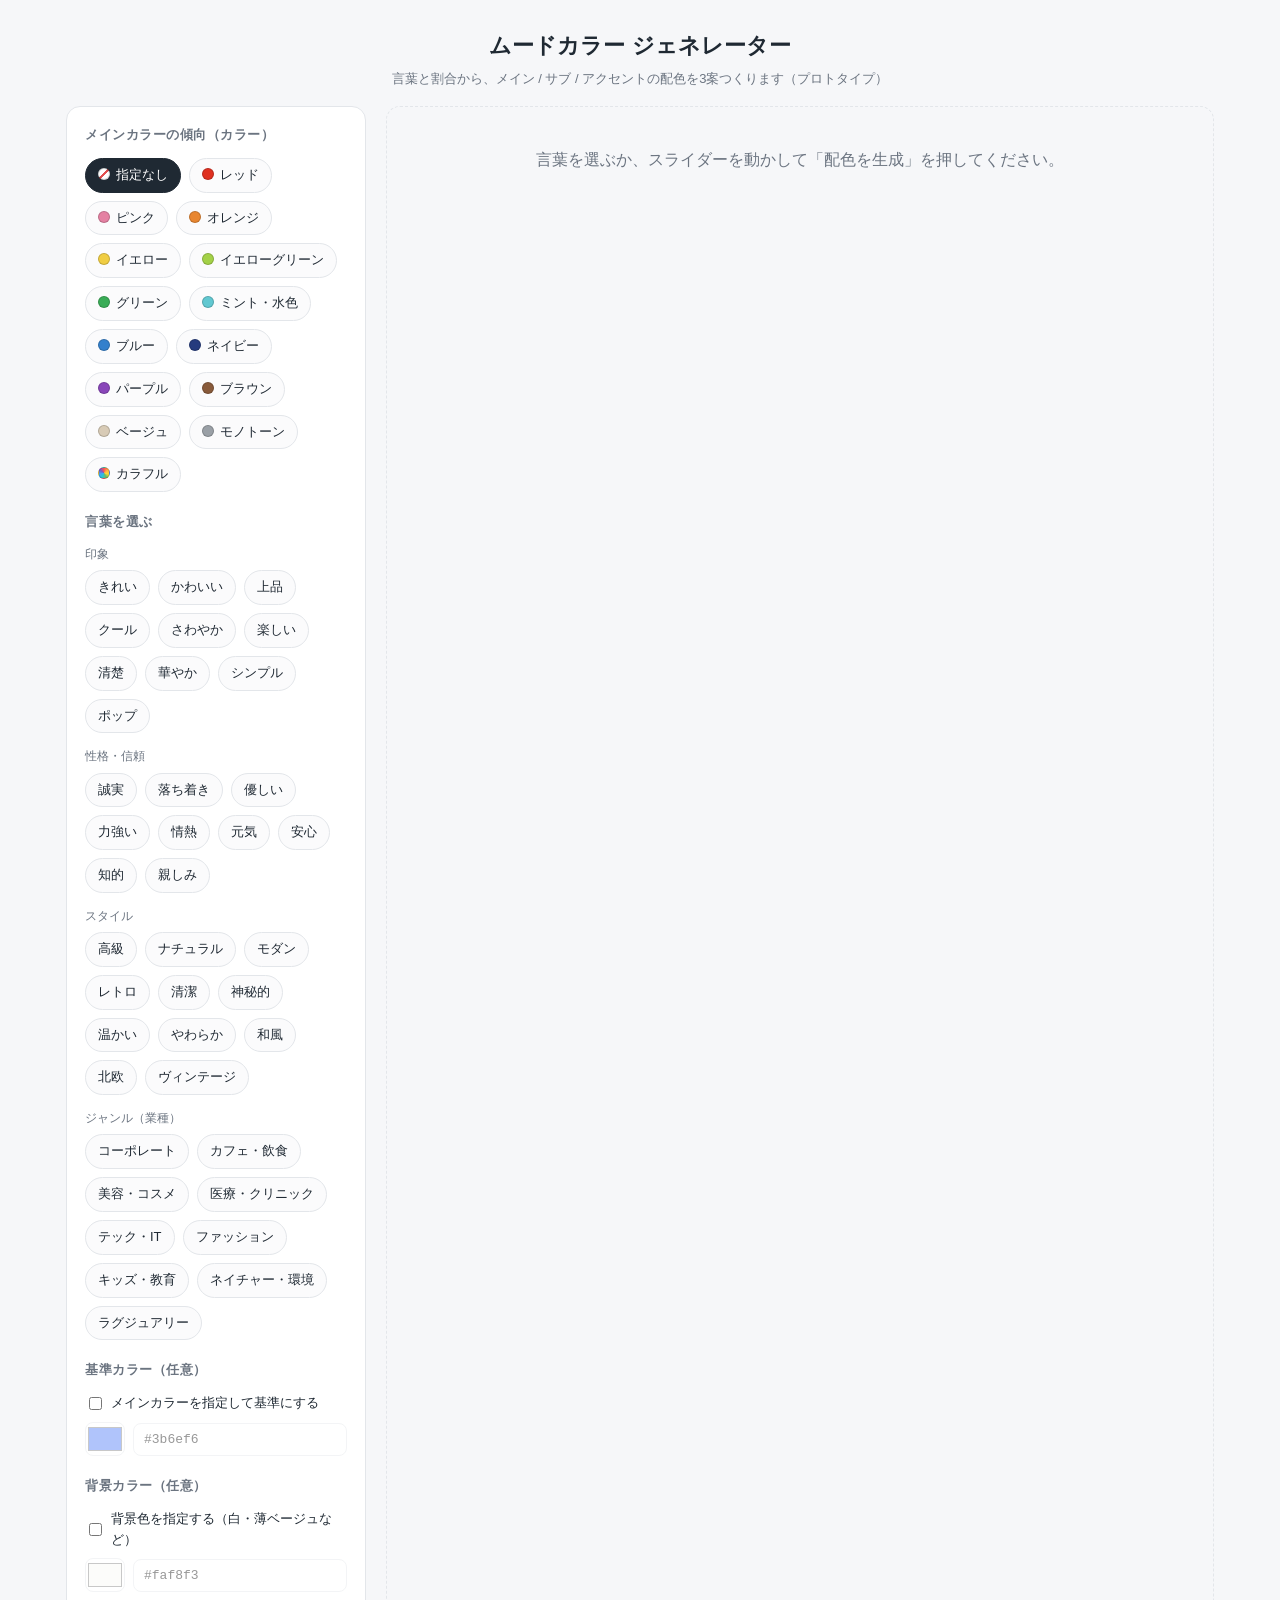
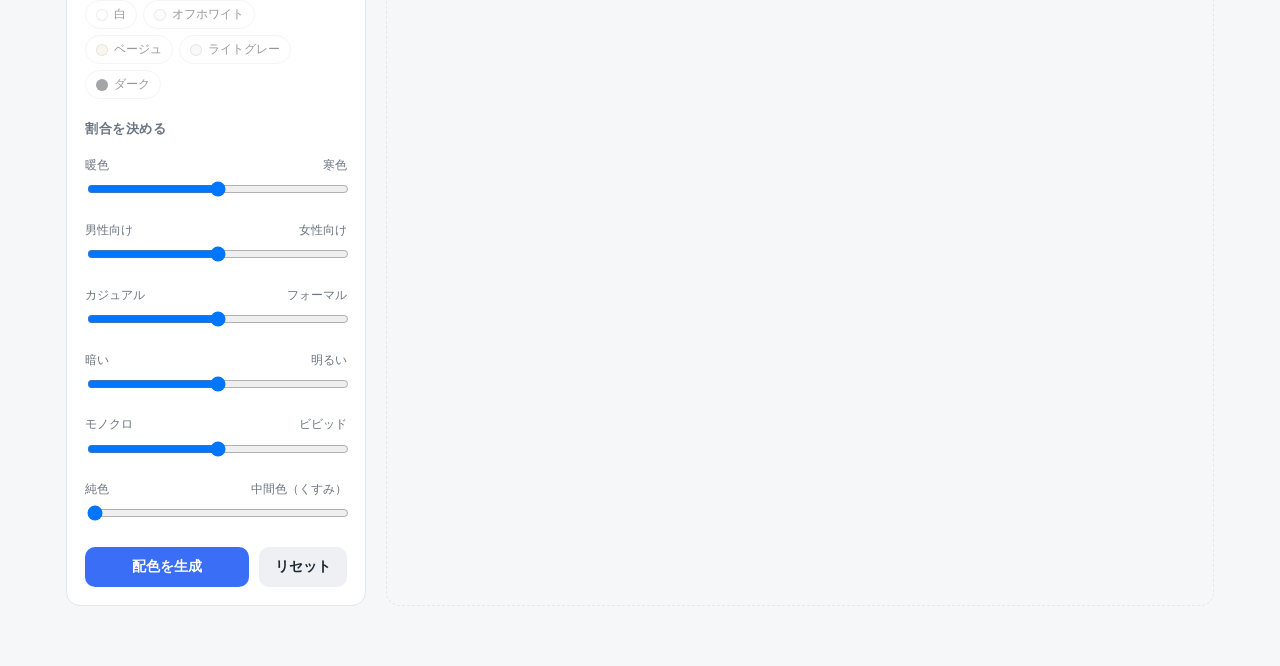
==== palette/index.html @ 060a44a2 "変更が出たファイルを追加" ====
<!DOCTYPE html>
<html lang="ja">
<head>
<meta charset="UTF-8">
<meta name="viewport" content="width=device-width, initial-scale=1.0">
<title>ムードカラー ジェネレーター（プロトタイプ）</title>
<style>
  :root {
    --bg: #f6f7f9;
    --card: #ffffff;
    --line: #e3e6ea;
    --ink: #1f2933;
    --muted: #6b7480;
    --accent: #3b6ef6;
  }
  * { box-sizing: border-box; }
  body {
    margin: 0;
    font-family: -apple-system, "Hiragino Kaku Gothic ProN", "Yu Gothic", Meiryo, sans-serif;
    background: var(--bg);
    color: var(--ink);
    line-height: 1.6;
  }
  header {
    padding: 28px 20px 16px;
    text-align: center;
  }
  header h1 { margin: 0 0 6px; font-size: 22px; }
  header p { margin: 0; color: var(--muted); font-size: 13px; }
  .wrap {
    max-width: 1180px;
    margin: 0 auto;
    padding: 0 16px 60px;
    display: grid;
    grid-template-columns: 300px minmax(0, 1fr);
    gap: 20px;
  }
  @media (max-width: 860px) {
    .wrap { grid-template-columns: minmax(0, 1fr); }
  }
  .panel {
    background: var(--card);
    border: 1px solid var(--line);
    border-radius: 14px;
    padding: 18px;
  }
  .panel h2 {
    font-size: 13px;
    letter-spacing: .04em;
    color: var(--muted);
    margin: 0 0 12px;
    text-transform: uppercase;
  }
  .kw-group { margin-bottom: 14px; }
  .kw-group > span {
    display: block;
    font-size: 12px;
    color: var(--muted);
    margin-bottom: 6px;
  }
  .chips { display: flex; flex-wrap: wrap; gap: 8px; }
  .chip {
    position: relative;
    cursor: pointer;
    user-select: none;
  }
  .chip input { position: absolute; opacity: 0; pointer-events: none; }
  .chip span {
    display: inline-block;
    padding: 6px 12px;
    border: 1px solid var(--line);
    border-radius: 999px;
    font-size: 13px;
    background: #fbfbfc;
    transition: .15s;
  }
  .chip input:checked + span {
    background: var(--ink);
    color: #fff;
    border-color: var(--ink);
  }
  .chip.color i {
    display: inline-block;
    width: 12px; height: 12px;
    border-radius: 50%;
    margin-right: 6px;
    vertical-align: -1px;
    border: 1px solid rgba(0,0,0,.18);
  }
  .chip.color i.none {
    background: #fff;
    background-image: linear-gradient(135deg, transparent 44%, #e35050 44%, #e35050 56%, transparent 56%);
  }
  .slider { margin: 16px 0; }
  .slider label {
    display: flex;
    justify-content: space-between;
    font-size: 12px;
    color: var(--muted);
    margin-bottom: 4px;
  }
  .slider input[type=range] { width: 100%; }
  .btn-row { display: flex; gap: 10px; margin-top: 18px; }
  button {
    flex: 1;
    padding: 11px;
    border: 0;
    border-radius: 10px;
    font-size: 14px;
    font-weight: 600;
    cursor: pointer;
  }
  #gen { background: var(--accent); color: #fff; }
  #reset { background: #eef0f3; color: var(--ink); flex: 0 0 auto; padding: 11px 16px; }

  .basecolor { display: flex; align-items: center; gap: 8px; flex-wrap: wrap; }
  .basecolor .toggle { flex-basis: 100%; font-size: 13px; display: flex; align-items: center; gap: 6px; cursor: pointer; }
  .basecolor input[type=color] {
    width: 40px; height: 34px; padding: 0; border: 1px solid var(--line);
    border-radius: 8px; background: none; cursor: pointer;
  }
  .basecolor input[type=text] {
    flex: 1; min-width: 110px; padding: 8px 10px; border: 1px solid var(--line);
    border-radius: 8px; font-family: ui-monospace, Menlo, monospace; font-size: 13px;
  }
  .basecolor.off input[type=color],
  .basecolor.off input[type=text] { opacity: .4; pointer-events: none; }
  .basecolor .presets { flex-basis: 100%; display: flex; gap: 6px; flex-wrap: wrap; }
  .basecolor .presets button {
    flex: 0 0 auto; padding: 5px 10px; font-size: 12px; font-weight: 500;
    border: 1px solid var(--line); border-radius: 999px; background: #fff;
    cursor: pointer; display: flex; align-items: center; gap: 6px;
  }
  .basecolor .presets button i {
    width: 12px; height: 12px; border-radius: 50%;
    border: 1px solid rgba(0,0,0,.18); display: inline-block;
  }
  .basecolor.off .presets { opacity: .4; pointer-events: none; }

  .patterns { display: grid; gap: 16px; }
  .pattern {
    background: var(--card);
    border: 1px solid var(--line);
    border-radius: 14px;
    overflow: hidden;
  }
  .pattern-head {
    display: flex;
    justify-content: space-between;
    align-items: center;
    padding: 12px 16px;
    border-bottom: 1px solid var(--line);
  }
  .pattern-head b { font-size: 14px; }
  .pattern-head small { color: var(--muted); font-size: 12px; }
  .swatches { display: grid; grid-template-columns: repeat(4, minmax(0, 1fr)); }
  .sw {
    aspect-ratio: 3 / 2;
    min-width: 0;
    overflow: hidden;
    display: flex;
    flex-direction: column;
    justify-content: flex-end;
    padding: 10px;
    cursor: pointer;
    position: relative;
  }
  .sw .role {
    font-size: 11px;
    opacity: .85;
    font-weight: 600;
  }
  .sw .hex {
    font-size: 12px;
    font-family: ui-monospace, Menlo, monospace;
    letter-spacing: 0;
  }
  .sw .copied {
    position: absolute; top: 8px; right: 10px;
    font-size: 11px; background: rgba(0,0,0,.35); color:#fff;
    padding: 2px 7px; border-radius: 6px; opacity: 0; transition:.2s;
  }
  .sw.show-copied .copied { opacity: 1; }
  .preview {
    display: flex;
    align-items: center;
    justify-content: space-between;
    gap: 12px;
    padding: 16px 18px;
    border-top: 1px solid var(--line);
  }
  .preview .pv-text { display: flex; flex-direction: column; gap: 2px; min-width: 0; }
  .preview .pv-text b { font-size: 15px; }
  .preview .pv-text small { font-size: 11px; }
  .preview .pv-btn {
    flex: 0 0 auto;
    padding: 8px 16px;
    border-radius: 8px;
    font-size: 13px;
    font-weight: 600;
  }
  .empty {
    color: var(--muted);
    text-align: center;
    padding: 40px 20px;
    border: 1px dashed var(--line);
    border-radius: 14px;
  }
</style>
</head>
<body>
<header>
  <h1>ムードカラー ジェネレーター</h1>
  <p>言葉と割合から、メイン / サブ / アクセントの配色を3案つくります（プロトタイプ）</p>
</header>

<div class="wrap">
  <!-- 入力パネル -->
  <div class="panel">
    <h2>メインカラーの傾向（カラー）</h2>
    <div id="colorfam" class="chips"></div>

    <h2 style="margin-top:20px">言葉を選ぶ</h2>
    <div id="keywords"></div>

    <h2 style="margin-top:20px">基準カラー（任意）</h2>
    <div class="basecolor off" id="basecolor">
      <label class="toggle"><input type="checkbox" id="useBase"> メインカラーを指定して基準にする</label>
      <input type="color" id="basePick" value="#3b6ef6">
      <input type="text" id="baseHex" value="#3b6ef6" spellcheck="false">
    </div>

    <h2 style="margin-top:20px">背景カラー（任意）</h2>
    <div class="basecolor off" id="bgcolor">
      <label class="toggle"><input type="checkbox" id="useBg"> 背景色を指定する（白・薄ベージュなど）</label>
      <input type="color" id="bgPick" value="#faf8f3">
      <input type="text" id="bgHex" value="#faf8f3" spellcheck="false">
      <div class="presets" id="bgPresets"></div>
    </div>

    <h2 style="margin-top:20px">割合を決める</h2>
    <div class="slider">
      <label><span>暖色</span><span>寒色</span></label>
      <input type="range" id="warm" min="-100" max="100" value="0">
    </div>
    <div class="slider">
      <label><span>男性向け</span><span>女性向け</span></label>
      <input type="range" id="gender" min="-100" max="100" value="0">
    </div>
    <div class="slider">
      <label><span>カジュアル</span><span>フォーマル</span></label>
      <input type="range" id="formal" min="-100" max="100" value="0">
    </div>
    <div class="slider">
      <label><span>暗い</span><span>明るい</span></label>
      <input type="range" id="light" min="-100" max="100" value="0">
    </div>
    <div class="slider">
      <label><span>モノクロ</span><span>ビビッド</span></label>
      <input type="range" id="vivid" min="-100" max="100" value="0">
    </div>
    <div class="slider">
      <label><span>純色</span><span>中間色（くすみ）</span></label>
      <input type="range" id="muted" min="0" max="100" value="0">
    </div>

    <div class="btn-row">
      <button id="gen">配色を生成</button>
      <button id="reset">リセット</button>
    </div>
  </div>

  <!-- 出力パネル -->
  <div id="output" class="patterns">
    <div class="empty">言葉を選ぶか、スライダーを動かして「配色を生成」を押してください。</div>
  </div>
</div>

<script>
/* ===== キーワード辞書 =====================================================
   各語に、色相(h)・彩度(s 0-1)・明度(l 0-1)の傾向と、
   3軸(warm: 暖-寒, gender: 男-女, formal: カジュアル-フォーマル)の寄与を持たせる。
   軸は -1(左) 〜 +1(右)。ここが「言葉→色」の心臓部で、ここを育てていく。 */
const KEYWORDS = {
  '印象': {
    'きれい':   { h: 200, s: .50, l: .66, warm: -.3, gender: +.2, formal: +.3 },
    'かわいい': { h: 340, s: .70, l: .76, warm: +.4, gender: +.9, formal: -.6 },
    '上品':     { h: 300, s: .30, l: .60, warm:  0,  gender: +.4, formal: +.7 },
    'クール':   { h: 205, s: .58, l: .42, warm: -.7, gender: -.4, formal: +.4 },
    'さわやか': { h: 165, s: .58, l: .64, warm: -.3, gender: +.1, formal: -.1 },
    '楽しい':   { h:  48, s: .85, l: .64, warm: +.5, gender: +.2, formal: -.8 },
    '清楚':     { h: 190, s: .28, l: .80, warm: -.2, gender: +.4, formal: +.3 },
    '華やか':   { h: 330, s: .72, l: .62, warm: +.3, gender: +.6, formal: -.1 },
    'シンプル': { h: 210, s: .10, l: .72, warm: -.1, gender:  0,  formal: +.5 },
    'ポップ':   { h:  55, s: .90, l: .66, warm: +.5, gender: +.2, formal: -.9 },
  },
  '性格・信頼': {
    '誠実':     { h: 220, s: .52, l: .46, warm: -.5, gender: -.3, formal: +.6 },
    '落ち着き': { h: 210, s: .30, l: .46, warm: -.4, gender:  0,  formal: +.5 },
    '優しい':   { h:  22, s: .45, l: .78, warm: +.5, gender: +.6, formal: -.2 },
    '力強い':   { h:   2, s: .68, l: .36, warm: +.4, gender: -.7, formal: +.3 },
    '情熱':     { h:   5, s: .88, l: .50, warm: +.9, gender: -.1, formal: -.2 },
    '元気':     { h:  35, s: .85, l: .60, warm: +.9, gender:  0,  formal: -.7 },
    '安心':     { h: 145, s: .40, l: .62, warm:  0,  gender: +.2, formal: +.2 },
    '知的':     { h: 230, s: .35, l: .42, warm: -.5, gender: -.2, formal: +.7 },
    '親しみ':   { h:  40, s: .65, l: .66, warm: +.7, gender: +.2, formal: -.5 },
  },
  'スタイル': {
    '高級':     { h: 275, s: .35, l: .26, warm: -.1, gender: -.2, formal: +.9 },
    'ナチュラル':{ h:  90, s: .40, l: .55, warm: +.1, gender: +.1, formal: -.2 },
    'モダン':   { h: 185, s: .24, l: .45, warm: -.2, gender: -.2, formal: +.6 },
    'レトロ':   { h:  30, s: .55, l: .50, warm: +.6, gender:  0,  formal:  0 },
    '清潔':     { h: 195, s: .34, l: .80, warm: -.4, gender:  0,  formal: +.3 },
    '神秘的':   { h: 270, s: .50, l: .32, warm: -.2, gender: +.2, formal: +.5 },
    '温かい':   { h:  25, s: .65, l: .62, warm: +.9, gender: +.2, formal: -.3 },
    'やわらか': { h:  45, s: .40, l: .82, warm: +.3, gender: +.5, formal: -.4 },
    '和風':     { h:   8, s: .32, l: .38, warm: +.4, gender: -.1, formal: +.5 },
    '北欧':     { h:  40, s: .20, l: .72, warm: +.1, gender: +.2, formal: +.2 },
    'ヴィンテージ':{ h: 28, s: .45, l: .44, warm: +.5, gender: -.1, formal: +.2 },
  },
  // muuuuu.org のカテゴリー検索を参考にした「業種・ジャンル」。
  // 各業種で実際に多い配色の傾向を種として持たせる（今後の拡張ポイント）。
  'ジャンル（業種）': {
    'コーポレート':     { h: 215, s: .55, l: .42, warm: -.5, gender: -.2, formal: +.8 },
    'カフェ・飲食':     { h:  25, s: .50, l: .48, warm: +.7, gender: +.1, formal: -.1 },
    '美容・コスメ':     { h: 345, s: .35, l: .74, warm: +.3, gender: +.8, formal: +.2 },
    '医療・クリニック': { h: 190, s: .45, l: .60, warm: -.4, gender:  0,  formal: +.4 },
    'テック・IT':       { h: 250, s: .55, l: .46, warm: -.3, gender: -.2, formal: +.5 },
    'ファッション':     { h: 280, s: .08, l: .24, warm: -.1, gender: +.1, formal: +.7 },
    'キッズ・教育':     { h:  45, s: .82, l: .66, warm: +.6, gender: +.3, formal: -.8 },
    'ネイチャー・環境': { h: 130, s: .45, l: .48, warm:  0,  gender: +.1, formal:  0 },
    'ラグジュアリー':   { h:  45, s: .55, l: .30, warm: +.3, gender:  0,  formal: +.9 },
  },
};

/* ===== カラー（メインの色系統） =========================================
   muuuuu.org の「カラー」カテゴリ相当。選ぶとメインの色相を固定寄りにする。
   mono=無彩色寄り / colorful=生成のたびに色相が変わる。 */
const COLORS = [
  { key: 'red',      name: 'レッド',           h:   5, s: .75, l: .50 },
  { key: 'pink',     name: 'ピンク',           h: 340, s: .65, l: .70 },
  { key: 'orange',   name: 'オレンジ',         h:  28, s: .80, l: .55 },
  { key: 'yellow',   name: 'イエロー',         h:  48, s: .85, l: .60 },
  { key: 'ygreen',   name: 'イエローグリーン', h:  80, s: .60, l: .55 },
  { key: 'green',    name: 'グリーン',         h: 135, s: .50, l: .45 },
  { key: 'teal',     name: 'ミント・水色',     h: 185, s: .55, l: .60 },
  { key: 'blue',     name: 'ブルー',           h: 210, s: .60, l: .50 },
  { key: 'navy',     name: 'ネイビー',         h: 225, s: .55, l: .32 },
  { key: 'purple',   name: 'パープル',         h: 275, s: .45, l: .50 },
  { key: 'brown',    name: 'ブラウン',         h:  25, s: .40, l: .38 },
  { key: 'beige',    name: 'ベージュ',         h:  38, s: .30, l: .78 },
  { key: 'mono',     name: 'モノトーン',       h: 220, s: .00, l: .50, mono: true },
  { key: 'colorful', name: 'カラフル',         h:   0, s: .70, l: .55, colorful: true },
];

/* ===== ユーティリティ ==================================================== */
const clamp = (v, lo, hi) => Math.max(lo, Math.min(hi, v));
const wrap  = (h) => ((h % 360) + 360) % 360;

// シード付き乱数（同じシードなら同じ結果 → 「別案」を再現・共有できる素地）
function mulberry32(a) {
  return function () {
    a |= 0; a = a + 0x6D2B79F5 | 0;
    let t = Math.imul(a ^ a >>> 15, 1 | a);
    t = t + Math.imul(t ^ t >>> 7, 61 | t) ^ t;
    return ((t ^ t >>> 14) >>> 0) / 4294967296;
  };
}
// -amt 〜 +amt の微ゆらぎ（色相・彩度・明度に「案ごとの揺れ」を与える）
const jit = (rng, amt) => (rng() * 2 - 1) * amt;

/* ===== 配色スキームのプール ==============================================
   ボタンを押すたびに、この中から3つを選び直して「別案」を作る。
   各スキームは基準HSL(H,S,L)と乱数rngから main/sub/accent を返す。 */
const SCHEMES = [
  { name: '補色ベース', note: 'アクセント = メインの補色(+180°付近)',
    make: (H, S, L, rng) => ({
      main:   [H, S, L],
      sub:    [wrap(H + jit(rng, 10)), S * 0.45, clamp(L + 0.20, 0, 0.92)],
      accent: [wrap(H + 180 + jit(rng, 12)), clamp(S + 0.15, 0, 0.95), clamp(L + jit(rng, 0.04), 0.2, 0.9)],
    }) },
  { name: '類似色ベース', note: 'サブは近い色相、アクセントは反対寄り(+165°)',
    make: (H, S, L, rng) => ({
      main:   [H, S, L],
      sub:    [wrap(H - 30 + jit(rng, 8)), S * 0.8, clamp(L + 0.12, 0, 0.90)],
      accent: [wrap(H + 165 + jit(rng, 12)), clamp(S + 0.12, 0, 0.95), clamp(L - 0.05, 0.2, 1)],
    }) },
  { name: 'トーン差ベース', note: '同系でトーンを離し、アクセントで締める(+195°)',
    make: (H, S, L, rng) => ({
      main:   [H, S, L],
      sub:    [wrap(H + 20 + jit(rng, 8)), S * 0.55, clamp(L + 0.24, 0, 0.92)],
      accent: [wrap(H + 195 + jit(rng, 10)), S, clamp(L - 0.14, 0.18, 1)],
    }) },
  { name: '三色配色（トライアド）', note: '色相を120°ずつ離した鮮やかな3色',
    make: (H, S, L, rng) => ({
      main:   [H, S, L],
      sub:    [wrap(H + 120 + jit(rng, 10)), S * 0.7, clamp(L + 0.06, 0, 0.90)],
      accent: [wrap(H + 240 + jit(rng, 10)), clamp(S + 0.08, 0, 0.95), L],
    }) },
  { name: '分裂補色', note: '補色の両隣を使うバランス型(+150°/+210°)',
    make: (H, S, L, rng) => ({
      main:   [H, S, L],
      sub:    [wrap(H + 150 + jit(rng, 10)), S * 0.6, clamp(L + 0.10, 0, 0.90)],
      accent: [wrap(H + 210 + jit(rng, 10)), clamp(S + 0.12, 0, 0.95), clamp(L - 0.04, 0.2, 1)],
    }) },
  { name: '同系トーン', note: '同じ色相で明度差をつけた落ち着いた配色',
    make: (H, S, L, rng) => ({
      main:   [H, S, L],
      sub:    [wrap(H + jit(rng, 6)), S * 0.4, clamp(L + 0.22, 0, 0.92)],
      accent: [wrap(H + jit(rng, 6)), clamp(S + 0.20, 0, 0.95), clamp(L - 0.20, 0.15, 1)],
    }) },
];

// 色相の平均は円環なので、単位ベクトルに直して平均する
function circularMean(hues) {
  let x = 0, y = 0;
  for (const h of hues) { x += Math.cos(h * Math.PI / 180); y += Math.sin(h * Math.PI / 180); }
  let a = Math.atan2(y, x) * 180 / Math.PI;
  return (a + 360) % 360;
}
// h1 から h2 へ、比率 t(0-1) だけ最短方向に回す
function blendHue(h1, h2, t) {
  let d = ((h2 - h1 + 540) % 360) - 180;
  return (h1 + d * t + 360) % 360;
}
function hslToHex(h, s, l) {
  s = clamp(s, 0, 1); l = clamp(l, 0, 1);
  const c = (1 - Math.abs(2 * l - 1)) * s;
  const x = c * (1 - Math.abs(((h / 60) % 2) - 1));
  const m = l - c / 2;
  let r, g, b;
  if (h < 60)      [r, g, b] = [c, x, 0];
  else if (h < 120)[r, g, b] = [x, c, 0];
  else if (h < 180)[r, g, b] = [0, c, x];
  else if (h < 240)[r, g, b] = [0, x, c];
  else if (h < 300)[r, g, b] = [x, 0, c];
  else             [r, g, b] = [c, 0, x];
  const to = v => Math.round((v + m) * 255).toString(16).padStart(2, '0');
  return '#' + to(r) + to(g) + to(b);
}
// #RRGGBB → {h,s,l}（基準カラー指定を種に使うため）
function hexToHsl(hex) {
  const m = /^#?([0-9a-f]{6})$/i.exec(hex.trim());
  if (!m) return null;
  const n = parseInt(m[1], 16);
  const r = ((n >> 16) & 255) / 255, g = ((n >> 8) & 255) / 255, b = (n & 255) / 255;
  const max = Math.max(r, g, b), min = Math.min(r, g, b), d = max - min;
  let h = 0;
  if (d) {
    if (max === r) h = ((g - b) / d) % 6;
    else if (max === g) h = (b - r) / d + 2;
    else h = (r - g) / d + 4;
    h *= 60; if (h < 0) h += 360;
  }
  const l = (max + min) / 2;
  const s = d ? d / (1 - Math.abs(2 * l - 1)) : 0;
  return { h, s, l };
}
// 背景色に対して読みやすい文字色（白/黒）を返す
function textOn(hex) {
  const r = parseInt(hex.substr(1,2),16), g = parseInt(hex.substr(3,2),16), b = parseInt(hex.substr(5,2),16);
  const lum = (0.299*r + 0.587*g + 0.114*b) / 255;
  return lum > 0.6 ? '#1f2933' : '#ffffff';
}

/* ===== 入力を集めて基準HSLを決める ====================================== */
function computeBase() {
  // チェックされた言葉を集める
  const checked = [];
  document.querySelectorAll('#keywords input:checked').forEach(el => {
    const [cat, key] = el.value.split('/');
    checked.push(KEYWORDS[cat][key]);
  });

  // スライダー -1..1
  const warmS   = -(+document.getElementById('warm').value)   / 100; // 左(暖)を +warm にしたいので反転
  const genderS =  (+document.getElementById('gender').value) / 100; // 右(女性) = +
  const formalS =  (+document.getElementById('formal').value) / 100; // 右(フォーマル) = +
  const lightS  =  (+document.getElementById('light').value)  / 100; // 右(明るい) = +
  const vividS  =  (+document.getElementById('vivid').value)  / 100; // 右(ビビッド) = +
  const mutedS  =  (+document.getElementById('muted').value)  / 100; // 0(純色) 〜 1(くすみ)

  // 基準カラー（任意）: チェックONかつ有効な#hexなら、これを種にする
  const useBase = document.getElementById('useBase').checked;
  const baseHsl = useBase ? hexToHsl(document.getElementById('basePick').value) : null;

  // 背景カラー（任意）: 指定されたら3案すべての背景として使う
  const useBg = document.getElementById('useBg').checked;
  const bgOverride = useBg ? hexToHsl(document.getElementById('bgPick').value) : null;

  // --- 種となるHSLと軸平均を作る（優先度: 基準カラー > 言葉 > 中立）---
  let seedHue, seedS, seedL, kwWarm = 0, kwGender = 0, kwFormal = 0;
  if (checked.length) {
    kwWarm   = checked.reduce((a, k) => a + k.warm, 0)   / checked.length;
    kwGender = checked.reduce((a, k) => a + k.gender, 0) / checked.length;
    kwFormal = checked.reduce((a, k) => a + k.formal, 0) / checked.length;
  }
  // カラー（メインの色系統）の選択。基準カラーの次に優先する色相アンカー。
  const famKey = document.querySelector('input[name=colorfam]:checked')?.value || '';
  const fam = COLORS.find(c => c.key === famKey);

  if (baseHsl) {
    // 基準カラーを種に。色相はここで固定寄りにする（下のpullで弱めに扱う）
    seedHue = baseHsl.h; seedS = baseHsl.s; seedL = baseHsl.l;
  } else if (fam) {
    // カラー選択が最優先の色相アンカー。カラフルは生成のたび色相が変わる
    seedHue = fam.colorful ? (seed % 360) : fam.h;
    if (checked.length) { // 言葉があればトーン(彩度・明度)は言葉から取る
      seedS = checked.reduce((a, k) => a + k.s, 0) / checked.length;
      seedL = checked.reduce((a, k) => a + k.l, 0) / checked.length;
    } else {
      seedS = fam.s; seedL = fam.l;
    }
    if (fam.mono) seedS = 0.05; // モノトーンは無彩色寄り
  } else if (checked.length) {
    seedHue = circularMean(checked.map(k => k.h));
    seedS   = checked.reduce((a, k) => a + k.s, 0) / checked.length;
    seedL   = checked.reduce((a, k) => a + k.l, 0) / checked.length;
  } else {
    seedHue = 210; seedS = 0.55; seedL = 0.55; // 言葉なし → 中立の種
  }

  // 言葉とスライダーを合成した実効の3軸（-1..1）
  const warm   = clamp(kwWarm   * 0.5 + warmS   * (checked.length ? 0.6 : 1), -1, 1);
  const gender = clamp(kwGender * 0.5 + genderS * (checked.length ? 0.6 : 1), -1, 1);
  const formal = clamp(kwFormal * 0.5 + formalS * (checked.length ? 0.6 : 1), -1, 1);

  // --- 色相：暖/寒スライダーで暖色(30°)⇔寒色(215°)へ引っぱる ---
  // 基準カラー指定時は主色の色相をなるべく保つため引っぱりを弱める
  const warmTarget = warm >= 0 ? 30 : 215;
  const pull = Math.abs(warm) * (baseHsl ? 0.12 : (fam ? 0.15 : (checked.length ? 0.35 : 0.85)));
  let H = blendHue(seedHue, warmTarget, pull);

  // --- 彩度：フォーマル→下げ / 彩度スライダー / 中間色でくすませる ---
  let S = seedS * (1 - formal * 0.4);
  S = vividS >= 0 ? S + (1 - S) * vividS   // ビビッド寄り: 1へ近づける
                  : S * (1 + vividS);      // モノクロ寄り: 0へ近づける
  S = S * (1 - mutedS) + 0.30 * mutedS;    // 中間色: 彩度を鈍い値(0.30)へブレンド
  S = clamp(S + gender * 0.05, 0, 0.98);

  // --- 明度：女性→明るく / フォーマル→暗く / 明度スライダー / 中間色は中庸へ ---
  let L = seedL + gender * 0.10 - formal * 0.10;
  L = lightS >= 0 ? L + (0.92 - L) * lightS // 明るい方向
                  : L + (L - 0.12) * lightS; // 暗い方向(lightS<0)
  L = L * (1 - mutedS * 0.6) + 0.55 * (mutedS * 0.6); // くすみ: 中庸の明度へ寄せる
  L = clamp(L, 0.12, 0.92);

  const hasInput = checked.length > 0 || baseHsl || fam || bgOverride ||
    warmS || genderS || formalS || lightS || vividS || mutedS;
  return { H, S, L, hasInput, bgOverride };
}

/* ===== 3パターン生成 ====================================================
   基準HSLから、配色理論の異なる3案を作る。乱数は使わず入力から一意に決まる。 */
function makePatterns(b, seed) {
  const { H, S, L } = b;
  const rng = mulberry32(seed);
  // 背景色: 指定があればそれを全案に使う。無ければメインから自動生成。
  const bg = (mode) => {
    if (b.bgOverride) return [b.bgOverride.h, b.bgOverride.s, b.bgOverride.l]; // ユーザー指定を優先
    if (L < 0.40) return [H, clamp(S * 0.45, 0, 0.5), 0.13];        // ダーク配色 → 暗い背景
    if (mode === 'neutral') return [H, clamp(S * 0.10, 0, 0.12), 0.97];
    if (mode === 'tint')    return [H, clamp(S * 0.28, 0, 0.32), 0.95];
    return [H, clamp(S * 0.20, 0, 0.25), 0.93];                      // soft
  };
  // スキームをシャッフルして3つ選ぶ（クリックのたびに別の組み合わせ）
  const pool = SCHEMES.slice();
  for (let i = pool.length - 1; i > 0; i--) {
    const k = Math.floor(rng() * (i + 1));
    [pool[i], pool[k]] = [pool[k], pool[i]];
  }
  const modes = ['neutral', 'tint', 'soft'];
  return pool.slice(0, 3).map((sc, i) => {
    const c = sc.make(H, S, L, rng);
    return { name: sc.name, note: sc.note, main: c.main, sub: c.sub, accent: c.accent, bg: bg(modes[i]) };
  });
}

/* ===== 描画 ============================================================== */
// 「別案」を決めるシード。ボタンで更新、スライダー調整中は保持する。
let seed = Math.floor(mulberry32(1234)() * 1e9) || 1;
function render() {
  const b = computeBase();
  const out = document.getElementById('output');
  if (!b.hasInput) {
    out.innerHTML = '<div class="empty">言葉を選ぶか、スライダーを動かして「配色を生成」を押してください。</div>';
    return;
  }
  const roles = ['メイン', 'サブ', 'アクセント', '背景'];
  out.innerHTML = makePatterns(b, seed).map(p => {
    const cols = [p.main, p.sub, p.accent, p.bg].map(c => hslToHex(c[0], c[1], c[2]));
    const [main, sub, accent, bgc] = cols;
    const swatches = cols.map((hex, i) => `
      <div class="sw" style="background:${hex};color:${textOn(hex)}" data-hex="${hex}">
        <span class="copied">コピー済</span>
        <span class="role">${roles[i]}</span>
        <span class="hex">${hex.toUpperCase()}</span>
      </div>`).join('');
    // 配色を実際の画面に当てたプレビュー（背景=bg / 見出し=main / ボタン=accent）
    const preview = `
      <div class="preview" style="background:${bgc}">
        <div class="pv-text">
          <b style="color:${main}">見出しテキスト</b>
          <small style="color:${textOn(bgc)};opacity:.75">本文のサンプルです。背景に対する可読性を確認できます。</small>
        </div>
        <span class="pv-btn" style="background:${accent};color:${textOn(accent)}">ボタン</span>
      </div>`;
    return `
      <div class="pattern">
        <div class="pattern-head"><b>${p.name}</b><small>${p.note}</small></div>
        <div class="swatches">${swatches}</div>
        ${preview}
      </div>`;
  }).join('');

  // クリックでコピー
  out.querySelectorAll('.sw').forEach(sw => {
    sw.addEventListener('click', () => {
      navigator.clipboard?.writeText(sw.dataset.hex);
      sw.classList.add('show-copied');
      setTimeout(() => sw.classList.remove('show-copied'), 900);
    });
  });
}

/* ===== 初期化 ============================================================ */
function buildColors() {
  const box = document.getElementById('colorfam');
  const none = `<label class="chip color">
      <input type="radio" name="colorfam" value="" checked><span><i class="none"></i>指定なし</span>
    </label>`;
  box.innerHTML = none + COLORS.map(c => {
    let dot;
    if (c.colorful) dot = 'background:conic-gradient(from 0deg,#ff5252,#ffb142,#fdd835,#66bb6a,#26c6da,#42a5f5,#7e57c2,#ff5252)';
    else if (c.mono) dot = 'background:#9aa0a6';
    else dot = 'background:' + hslToHex(c.h, c.s, c.l);
    return `<label class="chip color">
        <input type="radio" name="colorfam" value="${c.key}"><span><i style="${dot}"></i>${c.name}</span>
      </label>`;
  }).join('');
}

function buildKeywords() {
  const box = document.getElementById('keywords');
  box.innerHTML = Object.entries(KEYWORDS).map(([cat, items]) => `
    <div class="kw-group">
      <span>${cat}</span>
      <div class="chips">
        ${Object.keys(items).map(k => `
          <label class="chip">
            <input type="checkbox" value="${cat}/${k}"><span>${k}</span>
          </label>`).join('')}
      </div>
    </div>`).join('');
}

// --- 基準カラーの操作（カラーピッカーとテキストを同期・ON/OFF切替）---
const basePick = document.getElementById('basePick');
const baseHex  = document.getElementById('baseHex');
const useBase  = document.getElementById('useBase');
const baseBox  = document.getElementById('basecolor');
function syncBaseUI() {
  baseBox.classList.toggle('off', !useBase.checked);
}
useBase.addEventListener('change', () => { syncBaseUI(); render(); });
basePick.addEventListener('input', () => { baseHex.value = basePick.value; render(); });
baseHex.addEventListener('input', () => {
  if (/^#?[0-9a-f]{6}$/i.test(baseHex.value.trim())) {
    basePick.value = baseHex.value.trim().replace(/^#?/, '#');
    render();
  }
});

// --- 背景カラーの操作（ピッカー・テキスト・プリセット・ON/OFF）---
const bgPick = document.getElementById('bgPick');
const bgHex  = document.getElementById('bgHex');
const useBg  = document.getElementById('useBg');
const bgBox  = document.getElementById('bgcolor');
const BG_PRESETS = [
  { name: '白',          hex: '#ffffff' },
  { name: 'オフホワイト', hex: '#faf8f3' },
  { name: 'ベージュ',     hex: '#f2e9d8' },
  { name: 'ライトグレー', hex: '#eef0f2' },
  { name: 'ダーク',       hex: '#1e2126' },
];
document.getElementById('bgPresets').innerHTML = BG_PRESETS.map(p =>
  `<button type="button" data-hex="${p.hex}"><i style="background:${p.hex}"></i>${p.name}</button>`).join('');
function syncBgUI() { bgBox.classList.toggle('off', !useBg.checked); }
function setBg(hex) { bgPick.value = hex; bgHex.value = hex; }
useBg.addEventListener('change', () => { syncBgUI(); render(); });
bgPick.addEventListener('input', () => { bgHex.value = bgPick.value; render(); });
bgHex.addEventListener('input', () => {
  if (/^#?[0-9a-f]{6}$/i.test(bgHex.value.trim())) {
    bgPick.value = bgHex.value.trim().replace(/^#?/, '#');
    render();
  }
});
document.getElementById('bgPresets').addEventListener('click', (e) => {
  const btn = e.target.closest('button'); if (!btn) return;
  setBg(btn.dataset.hex);
  useBg.checked = true; syncBgUI();
  render();
});

buildColors();
buildKeywords();
syncBaseUI();
syncBgUI();
// 「配色を生成」= シードを更新して別案へシャッフル
document.getElementById('gen').addEventListener('click', () => {
  seed = Math.floor(Math.random() * 1e9) || 1;
  render();
});
document.getElementById('reset').addEventListener('click', () => {
  document.querySelectorAll('#keywords input').forEach(el => el.checked = false);
  document.querySelector('input[name=colorfam][value=""]').checked = true;
  ['warm','gender','formal','light','vivid'].forEach(id => document.getElementById(id).value = 0);
  document.getElementById('muted').value = 0;
  useBase.checked = false; syncBaseUI();
  useBg.checked = false; syncBgUI();
  render();
});
// 入力が変わったら自動で更新（生成ボタンを押さなくても反映）
document.querySelectorAll('#colorfam input, #keywords input, .slider input').forEach(el =>
  el.addEventListener('input', render));
</script>
</body>
</html>
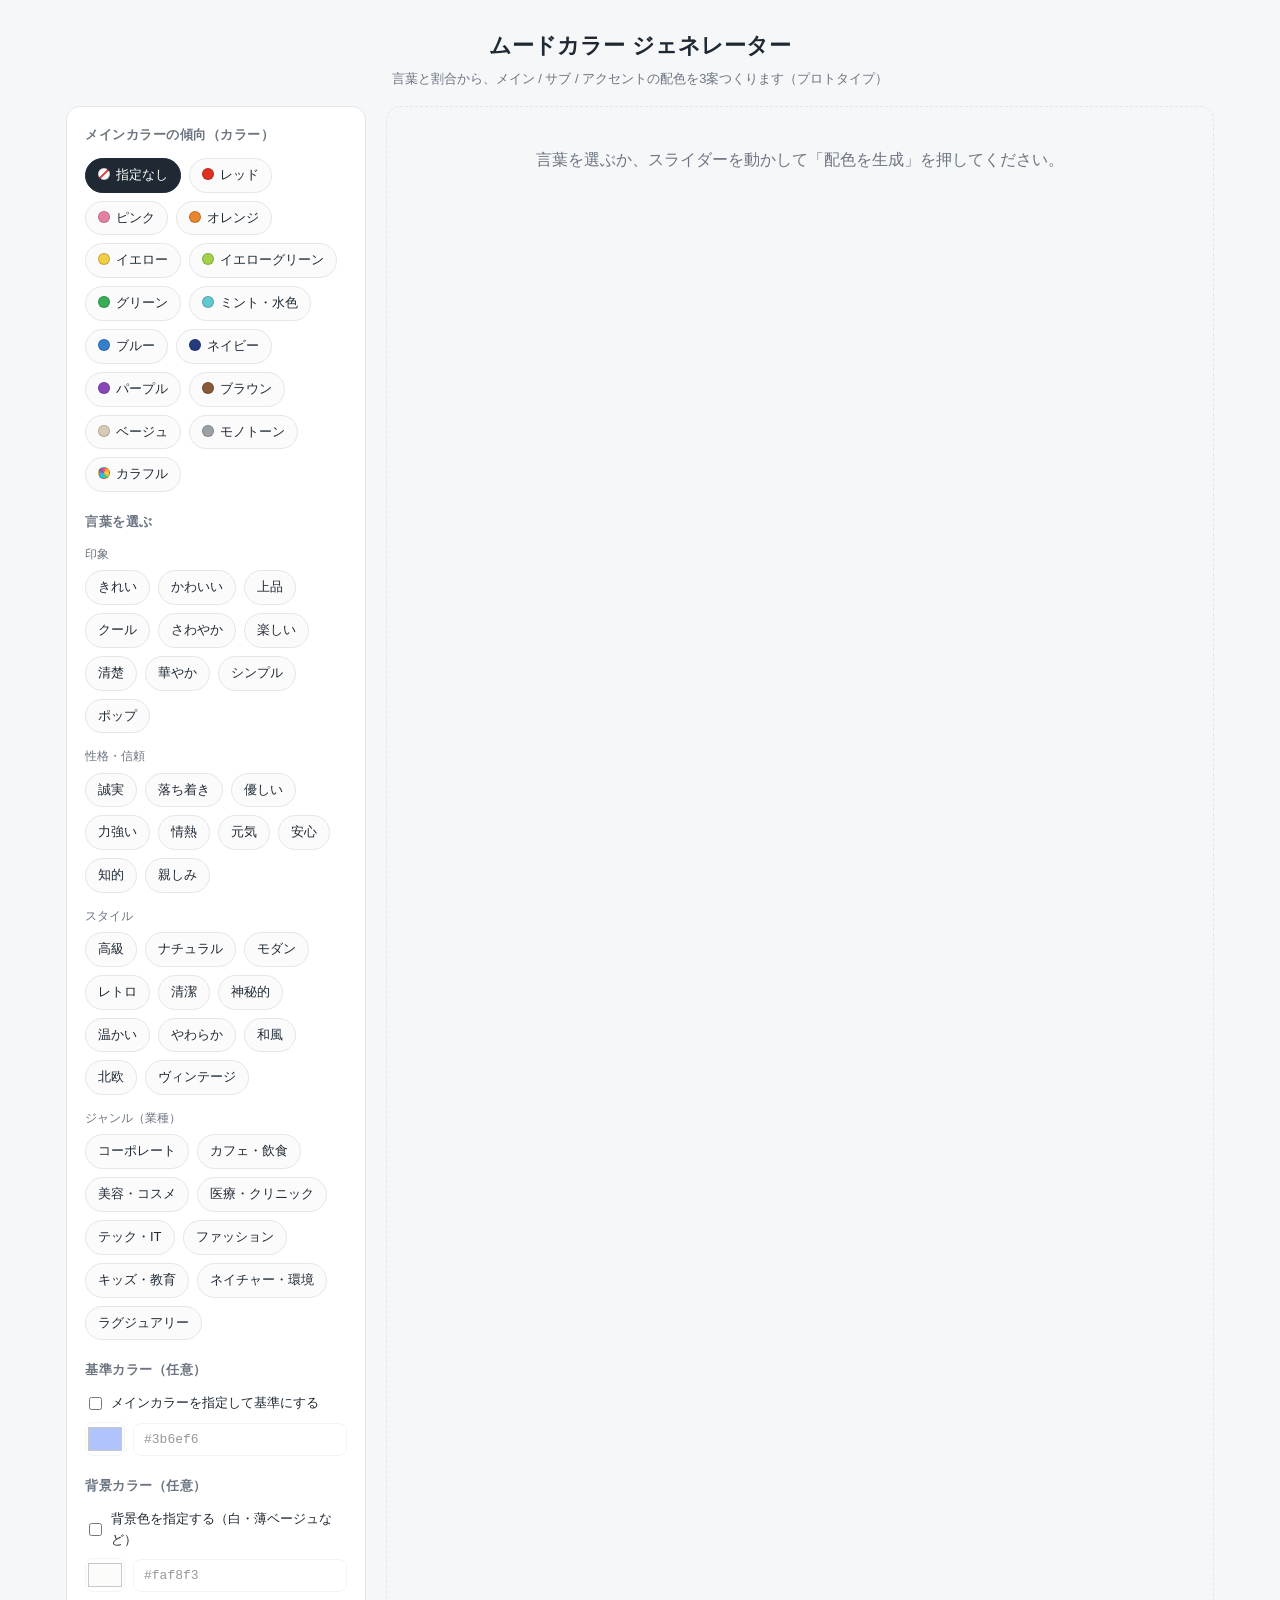
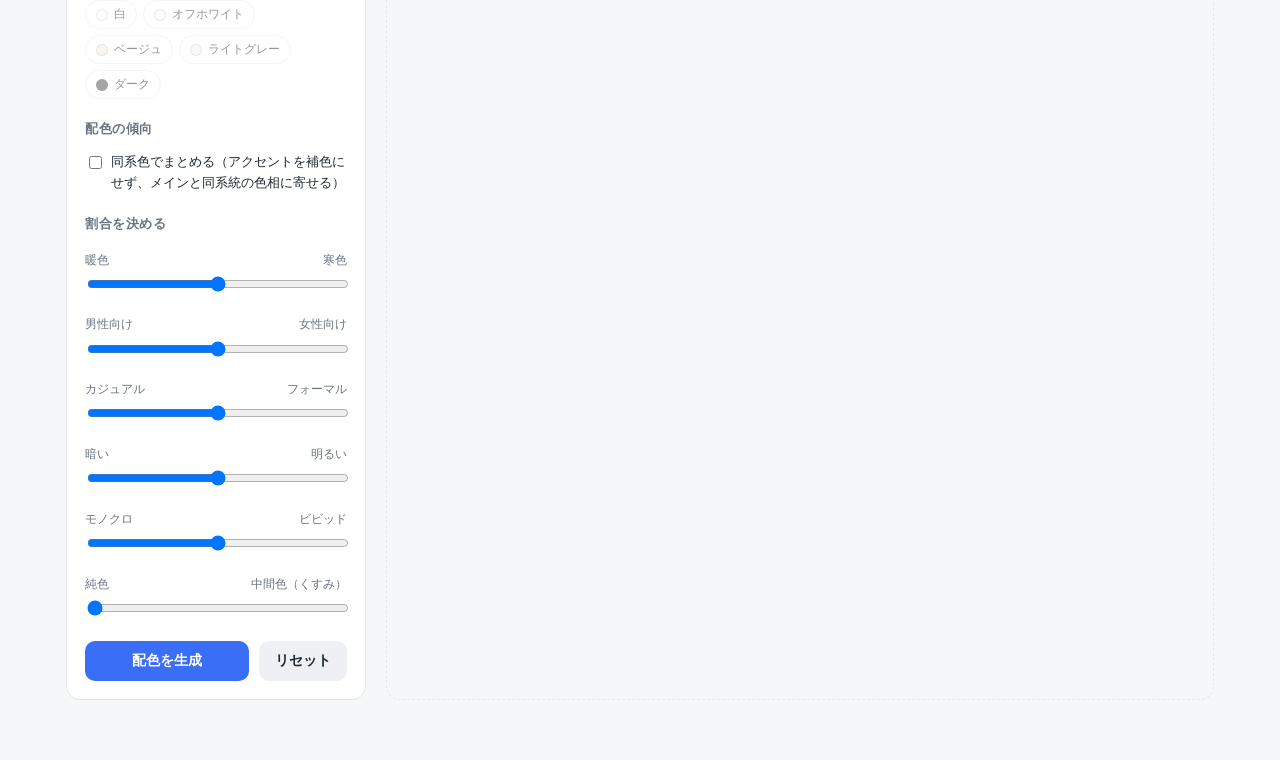
==== commit 80c7c232: "変更したファイルを追加" ====
--- a/palette/index.html
+++ b/palette/index.html
@@ -137,6 +137,12 @@
   }
   .basecolor.off .presets { opacity: .4; pointer-events: none; }
 
+  .toggle-row {
+    display: flex; align-items: flex-start; gap: 6px;
+    font-size: 13px; cursor: pointer;
+  }
+  .toggle-row input { margin-top: 4px; }
+
   .patterns { display: grid; gap: 16px; }
   .pattern {
     background: var(--card);
@@ -237,6 +243,12 @@
       <input type="text" id="bgHex" value="#faf8f3" spellcheck="false">
       <div class="presets" id="bgPresets"></div>
     </div>
+
+    <h2 style="margin-top:20px">配色の傾向</h2>
+    <label class="toggle-row">
+      <input type="checkbox" id="sameHue">
+      同系色でまとめる（アクセントを補色にせず、メインと同系統の色相に寄せる）
+    </label>
 
     <h2 style="margin-top:20px">割合を決める</h2>
     <div class="slider">
@@ -546,14 +558,35 @@
   L = clamp(L, 0.12, 0.92);
 
   const hasInput = checked.length > 0 || baseHsl || fam || bgOverride ||
+    document.getElementById('sameHue').checked ||
     warmS || genderS || formalS || lightS || vividS || mutedS;
   return { H, S, L, hasInput, bgOverride };
+}
+
+/* ===== 同系色モード ======================================================
+   「同系色でまとめる」ON時の後処理。スキームが作った sub/accent の色相を
+   メイン近傍（sub: ±20° / accent: ±35°）へ圧縮し、色相差の代わりに
+   彩度・明度の差でアクセントを成立させる。補色の派手さを抑えたマイルド版。 */
+function toSameHue(c, H, S, L) {
+  // hue をメイン(H)から range 以内に圧縮する（最短方向の差を比例縮小）
+  const near = (hue, range) => {
+    const d = ((hue - H + 540) % 360) - 180; // -180..180 の最短差
+    return wrap(H + (d / 180) * range);
+  };
+  const sub = [near(c.sub[0], 20), c.sub[1], c.sub[2]];
+  // アクセント: 色相はメイン寄り、彩度をやや上げ、明度をメインから離して差別化
+  const aH = near(c.accent[0], 35);
+  const aS = clamp(Math.max(c.accent[1], S + 0.12), 0, 0.92);
+  const aL = L >= 0.5 ? clamp(L - 0.28, 0.15, 0.90)
+                      : clamp(L + 0.30, 0.10, 0.90);
+  return { main: c.main, sub, accent: [aH, aS, aL] };
 }
 
 /* ===== 3パターン生成 ====================================================
    基準HSLから、配色理論の異なる3案を作る。乱数は使わず入力から一意に決まる。 */
 function makePatterns(b, seed) {
   const { H, S, L } = b;
+  const sameHue = document.getElementById('sameHue').checked;
   const rng = mulberry32(seed);
   // 背景色: 指定があればそれを全案に使う。無ければメインから自動生成。
   const bg = (mode) => {
@@ -571,8 +604,13 @@
   }
   const modes = ['neutral', 'tint', 'soft'];
   return pool.slice(0, 3).map((sc, i) => {
-    const c = sc.make(H, S, L, rng);
-    return { name: sc.name, note: sc.note, main: c.main, sub: c.sub, accent: c.accent, bg: bg(modes[i]) };
+    let c = sc.make(H, S, L, rng);
+    let note = sc.note;
+    if (sameHue) {
+      c = toSameHue(c, H, S, L);
+      note = '同系色モード: 色相を揃えて彩度・明度で差別化';
+    }
+    return { name: sc.name, note, main: c.main, sub: c.sub, accent: c.accent, bg: bg(modes[i]) };
   });
 }
 
@@ -718,8 +756,10 @@
   document.getElementById('muted').value = 0;
   useBase.checked = false; syncBaseUI();
   useBg.checked = false; syncBgUI();
+  document.getElementById('sameHue').checked = false;
   render();
 });
+document.getElementById('sameHue').addEventListener('change', render);
 // 入力が変わったら自動で更新（生成ボタンを押さなくても反映）
 document.querySelectorAll('#colorfam input, #keywords input, .slider input').forEach(el =>
   el.addEventListener('input', render));
